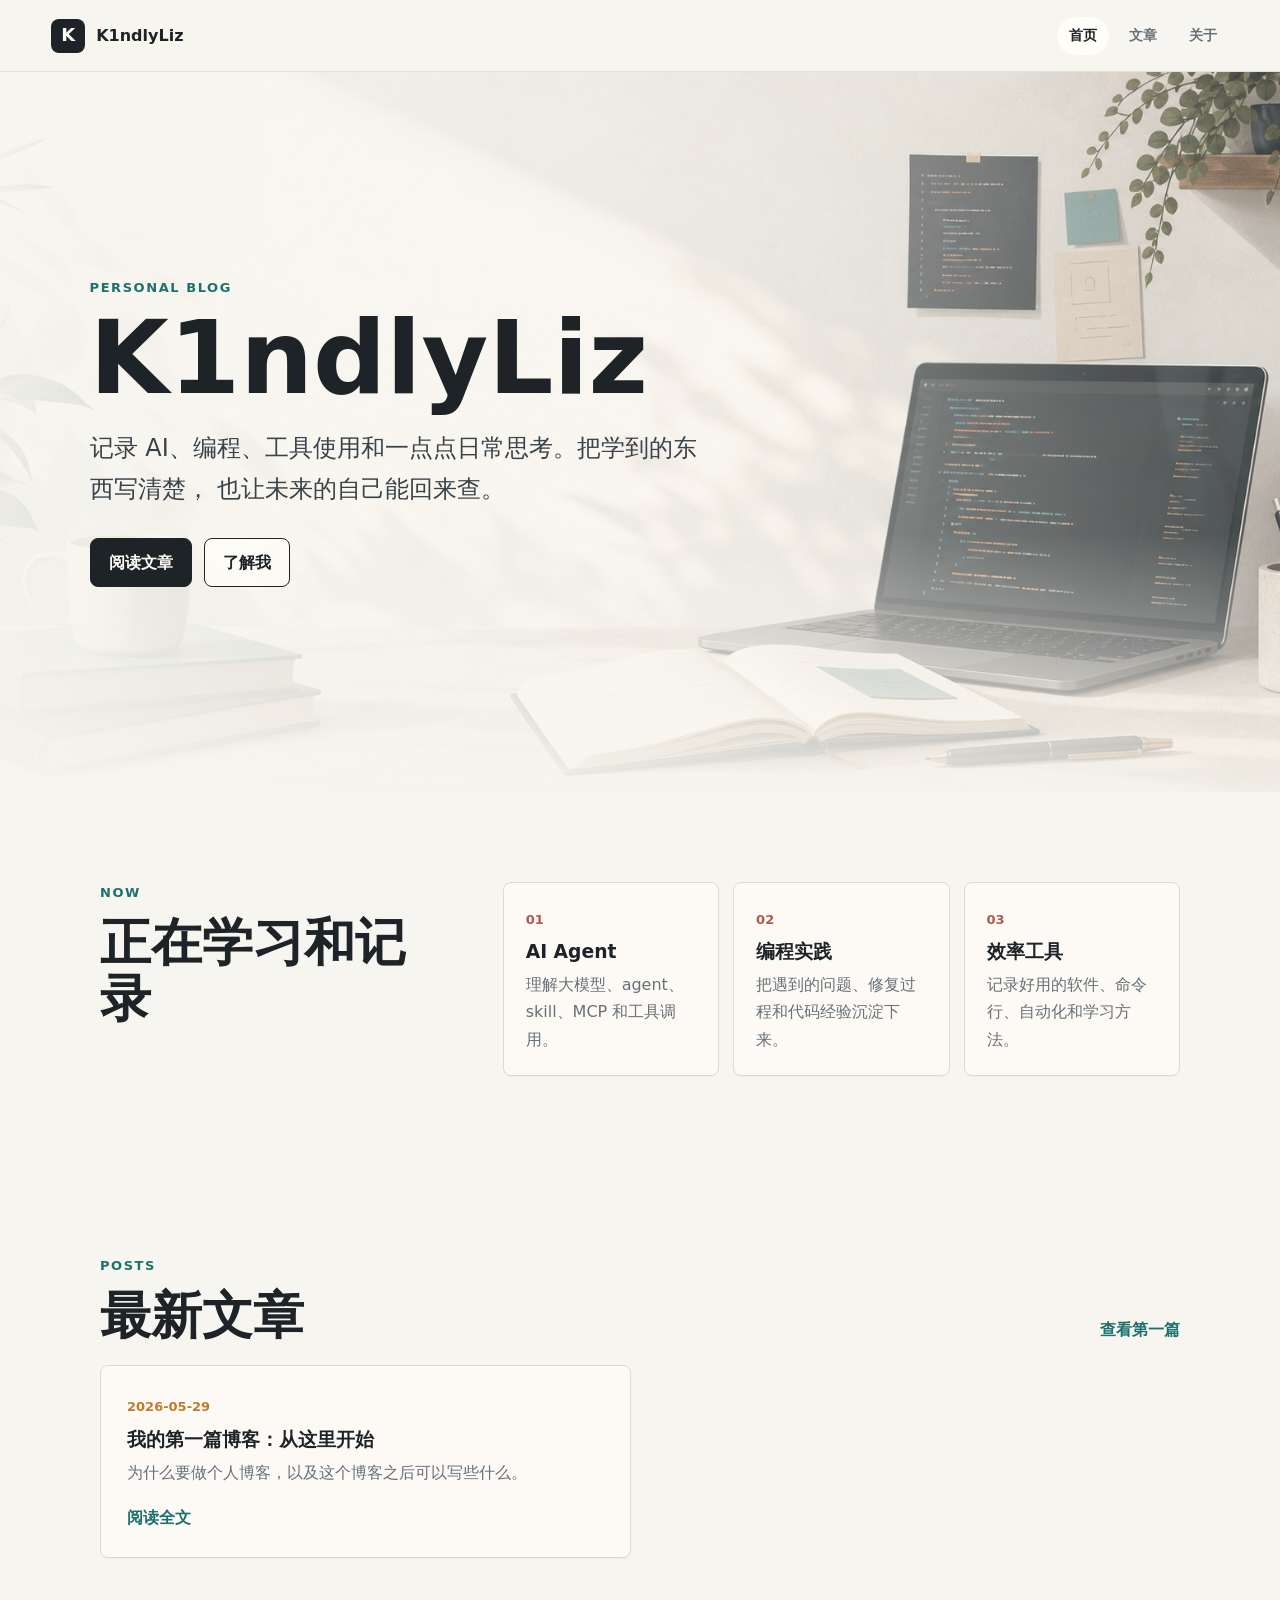
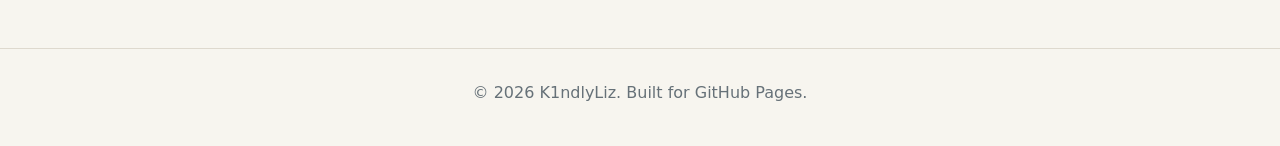
==== index.html @ e95d76cb "Create K1ndlyLiz personal blog" ====
<!doctype html>
<html lang="zh-CN">
  <head>
    <meta charset="utf-8" />
    <meta name="viewport" content="width=device-width, initial-scale=1" />
    <meta
      name="description"
      content="K1ndlyLiz 的个人博客，记录 AI、编程、工具和学习笔记。"
    />
    <title>K1ndlyLiz | 个人博客</title>
    <link rel="stylesheet" href="assets/styles.css" />
  </head>
  <body>
    <header class="site-header">
      <a class="brand" href="index.html" aria-label="K1ndlyLiz 首页">
        <span class="brand-mark">K</span>
        <span>K1ndlyLiz</span>
      </a>
      <nav class="site-nav" aria-label="主导航">
        <a href="index.html" aria-current="page">首页</a>
        <a href="#posts">文章</a>
        <a href="about.html">关于</a>
      </nav>
    </header>

    <main>
      <section class="hero">
        <img src="assets/hero-blog.png" alt="" class="hero-image" />
        <div class="hero-overlay"></div>
        <div class="hero-content">
          <p class="eyebrow">Personal Blog</p>
          <h1>K1ndlyLiz</h1>
          <p class="hero-copy">
            记录 AI、编程、工具使用和一点点日常思考。把学到的东西写清楚，
            也让未来的自己能回来查。
          </p>
          <div class="hero-actions">
            <a class="button primary" href="#posts">阅读文章</a>
            <a class="button secondary" href="about.html">了解我</a>
          </div>
        </div>
      </section>

      <section class="intro section">
        <div>
          <p class="section-kicker">Now</p>
          <h2>正在学习和记录</h2>
        </div>
        <div class="topic-grid" aria-label="博客主题">
          <article>
            <span>01</span>
            <h3>AI Agent</h3>
            <p>理解大模型、agent、skill、MCP 和工具调用。</p>
          </article>
          <article>
            <span>02</span>
            <h3>编程实践</h3>
            <p>把遇到的问题、修复过程和代码经验沉淀下来。</p>
          </article>
          <article>
            <span>03</span>
            <h3>效率工具</h3>
            <p>记录好用的软件、命令行、自动化和学习方法。</p>
          </article>
        </div>
      </section>

      <section class="section" id="posts">
        <div class="section-heading">
          <div>
            <p class="section-kicker">Posts</p>
            <h2>最新文章</h2>
          </div>
          <a class="text-link" href="posts/hello-blog.html">查看第一篇</a>
        </div>

        <div class="post-list">
          <article class="post-card">
            <a href="posts/hello-blog.html">
              <time datetime="2026-05-29">2026-05-29</time>
              <h3>我的第一篇博客：从这里开始</h3>
              <p>
                为什么要做个人博客，以及这个博客之后可以写些什么。
              </p>
              <span>阅读全文</span>
            </a>
          </article>
        </div>
      </section>
    </main>

    <footer class="site-footer">
      <p>© 2026 K1ndlyLiz. Built for GitHub Pages.</p>
    </footer>
  </body>
</html>
---- assets/styles.css ----
:root {
  --bg: #f7f5ef;
  --surface: #fffdf8;
  --ink: #1d2327;
  --muted: #667178;
  --line: #ded9ce;
  --teal: #1d716d;
  --amber: #c07b2f;
  --rose: #ad5a4f;
  --shadow: 0 18px 55px rgba(29, 35, 39, 0.12);
  color-scheme: light;
}

* {
  box-sizing: border-box;
}

html {
  scroll-behavior: smooth;
}

body {
  margin: 0;
  background: var(--bg);
  color: var(--ink);
  font-family:
    Inter, ui-sans-serif, system-ui, -apple-system, BlinkMacSystemFont, "Segoe UI",
    "Microsoft YaHei", sans-serif;
  line-height: 1.7;
}

a {
  color: inherit;
  text-decoration: none;
}

.site-header {
  position: sticky;
  top: 0;
  z-index: 10;
  display: flex;
  align-items: center;
  justify-content: space-between;
  gap: 24px;
  min-height: 72px;
  padding: 14px clamp(18px, 4vw, 56px);
  border-bottom: 1px solid rgba(222, 217, 206, 0.78);
  background: rgba(247, 245, 239, 0.88);
  backdrop-filter: blur(16px);
}

.brand {
  display: inline-flex;
  align-items: center;
  gap: 11px;
  font-weight: 800;
  letter-spacing: 0;
}

.brand-mark {
  display: grid;
  width: 34px;
  height: 34px;
  place-items: center;
  border-radius: 8px;
  background: var(--ink);
  color: var(--surface);
  font-size: 18px;
}

.site-nav {
  display: flex;
  flex-wrap: wrap;
  align-items: center;
  justify-content: flex-end;
  gap: 8px;
}

.site-nav a {
  min-height: 38px;
  padding: 7px 12px;
  border-radius: 999px;
  color: var(--muted);
  font-size: 14px;
  font-weight: 700;
}

.site-nav a:hover,
.site-nav a[aria-current="page"] {
  background: var(--surface);
  color: var(--ink);
}

.hero {
  position: relative;
  min-height: min(720px, calc(100vh - 72px));
  overflow: hidden;
  display: grid;
  align-items: center;
  padding: clamp(52px, 8vw, 104px) clamp(20px, 7vw, 96px);
}

.hero-image,
.hero-overlay {
  position: absolute;
  inset: 0;
}

.hero-image {
  width: 100%;
  height: 100%;
  object-fit: cover;
}

.hero-overlay {
  background:
    linear-gradient(90deg, rgba(247, 245, 239, 0.94), rgba(247, 245, 239, 0.68) 46%, rgba(247, 245, 239, 0.18)),
    linear-gradient(0deg, rgba(247, 245, 239, 0.86), rgba(247, 245, 239, 0) 36%);
}

.hero-content {
  position: relative;
  max-width: 690px;
}

.eyebrow,
.section-kicker {
  margin: 0 0 10px;
  color: var(--teal);
  font-size: 13px;
  font-weight: 900;
  letter-spacing: 0.12em;
  text-transform: uppercase;
}

h1,
h2,
h3,
p {
  margin-top: 0;
}

h1 {
  margin-bottom: 22px;
  font-size: clamp(48px, 8vw, 116px);
  line-height: 0.95;
  letter-spacing: 0;
}

.hero-copy {
  max-width: 620px;
  margin-bottom: 28px;
  color: #394349;
  font-size: clamp(18px, 2.2vw, 24px);
}

.hero-actions {
  display: flex;
  flex-wrap: wrap;
  gap: 12px;
}

.button {
  display: inline-flex;
  align-items: center;
  justify-content: center;
  min-height: 46px;
  padding: 10px 18px;
  border: 1px solid var(--ink);
  border-radius: 8px;
  font-weight: 800;
}

.button.primary {
  background: var(--ink);
  color: var(--surface);
}

.button.secondary {
  background: rgba(255, 253, 248, 0.78);
}

.section {
  max-width: 1120px;
  margin: 0 auto;
  padding: clamp(56px, 7vw, 92px) 20px;
}

.intro {
  display: grid;
  grid-template-columns: minmax(220px, 0.8fr) minmax(0, 1.6fr);
  gap: clamp(28px, 5vw, 72px);
}

.section h2 {
  margin-bottom: 0;
  font-size: clamp(30px, 4vw, 54px);
  line-height: 1.1;
}

.topic-grid {
  display: grid;
  grid-template-columns: repeat(3, minmax(0, 1fr));
  gap: 14px;
}

.topic-grid article,
.post-card a {
  height: 100%;
  border: 1px solid var(--line);
  border-radius: 8px;
  background: rgba(255, 253, 248, 0.74);
  box-shadow: 0 1px 0 rgba(29, 35, 39, 0.03);
}

.topic-grid article {
  padding: 22px;
}

.topic-grid span {
  color: var(--rose);
  font-size: 13px;
  font-weight: 900;
}

.topic-grid h3,
.post-card h3 {
  margin: 8px 0;
  line-height: 1.25;
}

.topic-grid p,
.post-card p {
  margin-bottom: 0;
  color: var(--muted);
}

.section-heading {
  display: flex;
  align-items: flex-end;
  justify-content: space-between;
  gap: 18px;
  margin-bottom: 22px;
}

.text-link {
  color: var(--teal);
  font-weight: 900;
}

.post-list {
  display: grid;
  grid-template-columns: repeat(2, minmax(0, 1fr));
  gap: 18px;
}

.post-card a {
  display: block;
  padding: 26px;
  transition:
    transform 160ms ease,
    box-shadow 160ms ease,
    border-color 160ms ease;
}

.post-card a:hover {
  transform: translateY(-3px);
  border-color: rgba(29, 113, 109, 0.42);
  box-shadow: var(--shadow);
}

.post-card time,
.article-page time {
  color: var(--amber);
  font-size: 13px;
  font-weight: 900;
}

.post-card span {
  display: inline-block;
  margin-top: 18px;
  color: var(--teal);
  font-weight: 900;
}

.page-shell {
  max-width: 860px;
  margin: 0 auto;
  padding: clamp(48px, 7vw, 92px) 20px;
}

.article-page {
  padding: clamp(28px, 5vw, 58px);
  border: 1px solid var(--line);
  border-radius: 8px;
  background: var(--surface);
  box-shadow: 0 12px 42px rgba(29, 35, 39, 0.07);
}

.article-page h1 {
  margin: 10px 0 24px;
  font-size: clamp(34px, 5vw, 58px);
  line-height: 1.08;
}

.article-page h2 {
  margin: 34px 0 10px;
  font-size: clamp(24px, 3vw, 34px);
  line-height: 1.2;
}

.article-page p,
.article-page li {
  color: #465057;
  font-size: 18px;
}

.article-page .lead {
  color: #2f383e;
  font-size: 21px;
}

.article-page ul {
  padding-left: 1.25rem;
}

.back-link {
  display: inline-flex;
  margin-bottom: 20px;
  color: var(--teal);
  font-weight: 900;
}

.site-footer {
  padding: 30px 20px 40px;
  border-top: 1px solid var(--line);
  color: var(--muted);
  text-align: center;
}

.site-footer p {
  margin: 0;
}

@media (max-width: 760px) {
  .site-header {
    align-items: flex-start;
    flex-direction: column;
    gap: 10px;
  }

  .site-nav {
    justify-content: flex-start;
  }

  .hero {
    min-height: 620px;
    align-items: end;
  }

  .hero-overlay {
    background:
      linear-gradient(0deg, rgba(247, 245, 239, 0.96), rgba(247, 245, 239, 0.7) 58%, rgba(247, 245, 239, 0.28)),
      linear-gradient(90deg, rgba(247, 245, 239, 0.9), rgba(247, 245, 239, 0.2));
  }

  .intro,
  .topic-grid,
  .post-list {
    grid-template-columns: 1fr;
  }

  .section-heading {
    align-items: flex-start;
    flex-direction: column;
  }
}

@media (max-width: 420px) {
  .brand {
    max-width: 100%;
  }

  .button {
    width: 100%;
  }

  .article-page {
    padding: 24px 20px;
  }
}
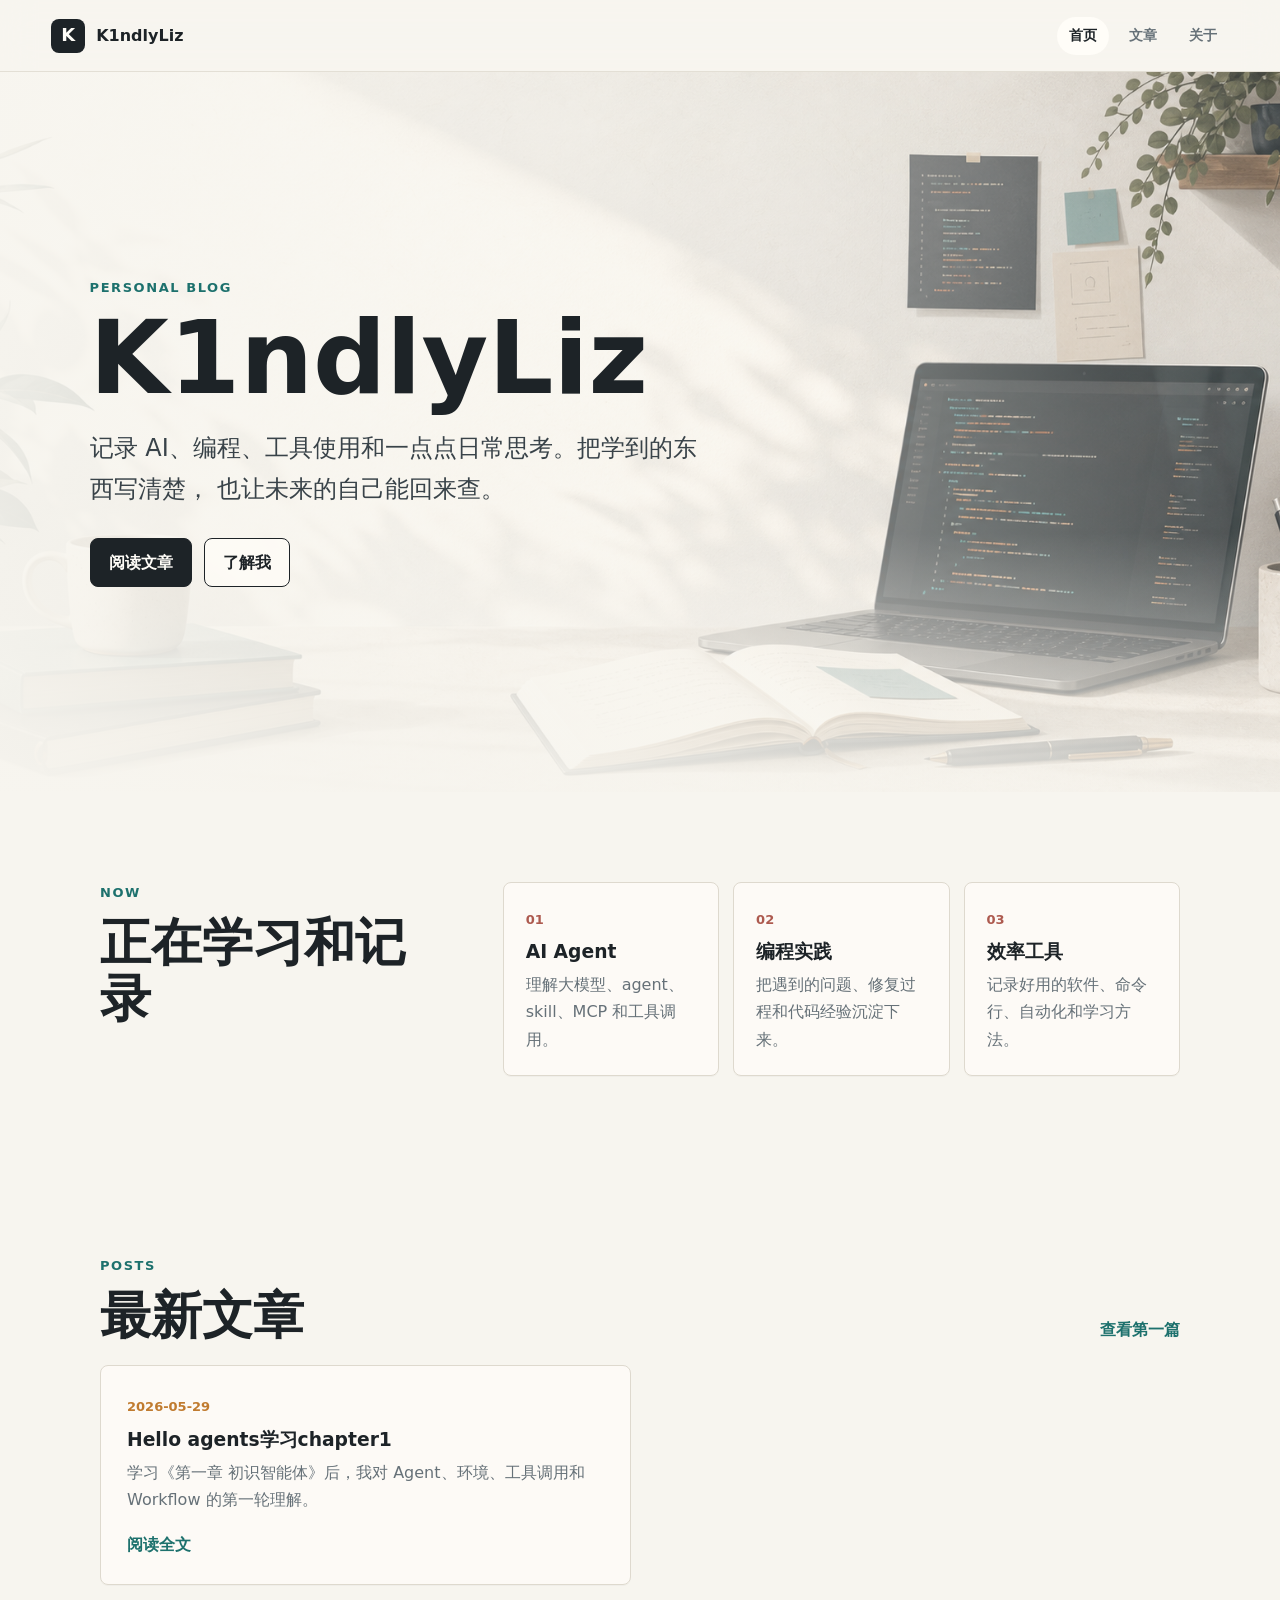
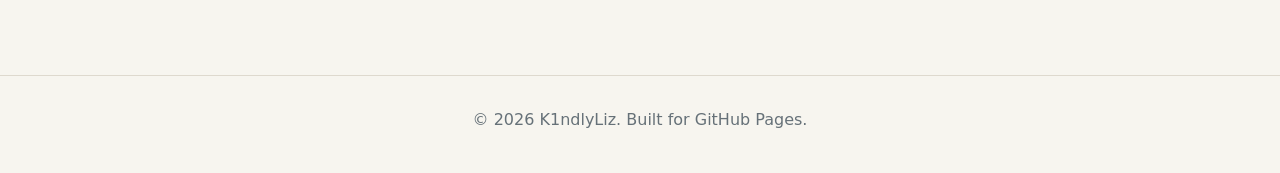
==== commit 85d075a6: "Add Hello Agents chapter 1 learning log" ====
--- a/index.html
+++ b/index.html
@@ -78,9 +78,9 @@
           <article class="post-card">
             <a href="posts/hello-blog.html">
               <time datetime="2026-05-29">2026-05-29</time>
-              <h3>我的第一篇博客：从这里开始</h3>
+              <h3>Hello agents学习chapter1</h3>
               <p>
-                为什么要做个人博客，以及这个博客之后可以写些什么。
+                学习《第一章 初识智能体》后，我对 Agent、环境、工具调用和 Workflow 的第一轮理解。
               </p>
               <span>阅读全文</span>
             </a>
--- a/assets/styles.css
+++ b/assets/styles.css
@@ -324,6 +324,20 @@
   padding-left: 1.25rem;
 }
 
+.article-page a {
+  color: var(--teal);
+  font-weight: 800;
+  text-decoration: underline;
+  text-underline-offset: 4px;
+}
+
+.source-note {
+  margin-top: 34px;
+  padding-top: 22px;
+  border-top: 1px solid var(--line);
+  font-size: 16px;
+}
+
 .back-link {
   display: inline-flex;
   margin-bottom: 20px;
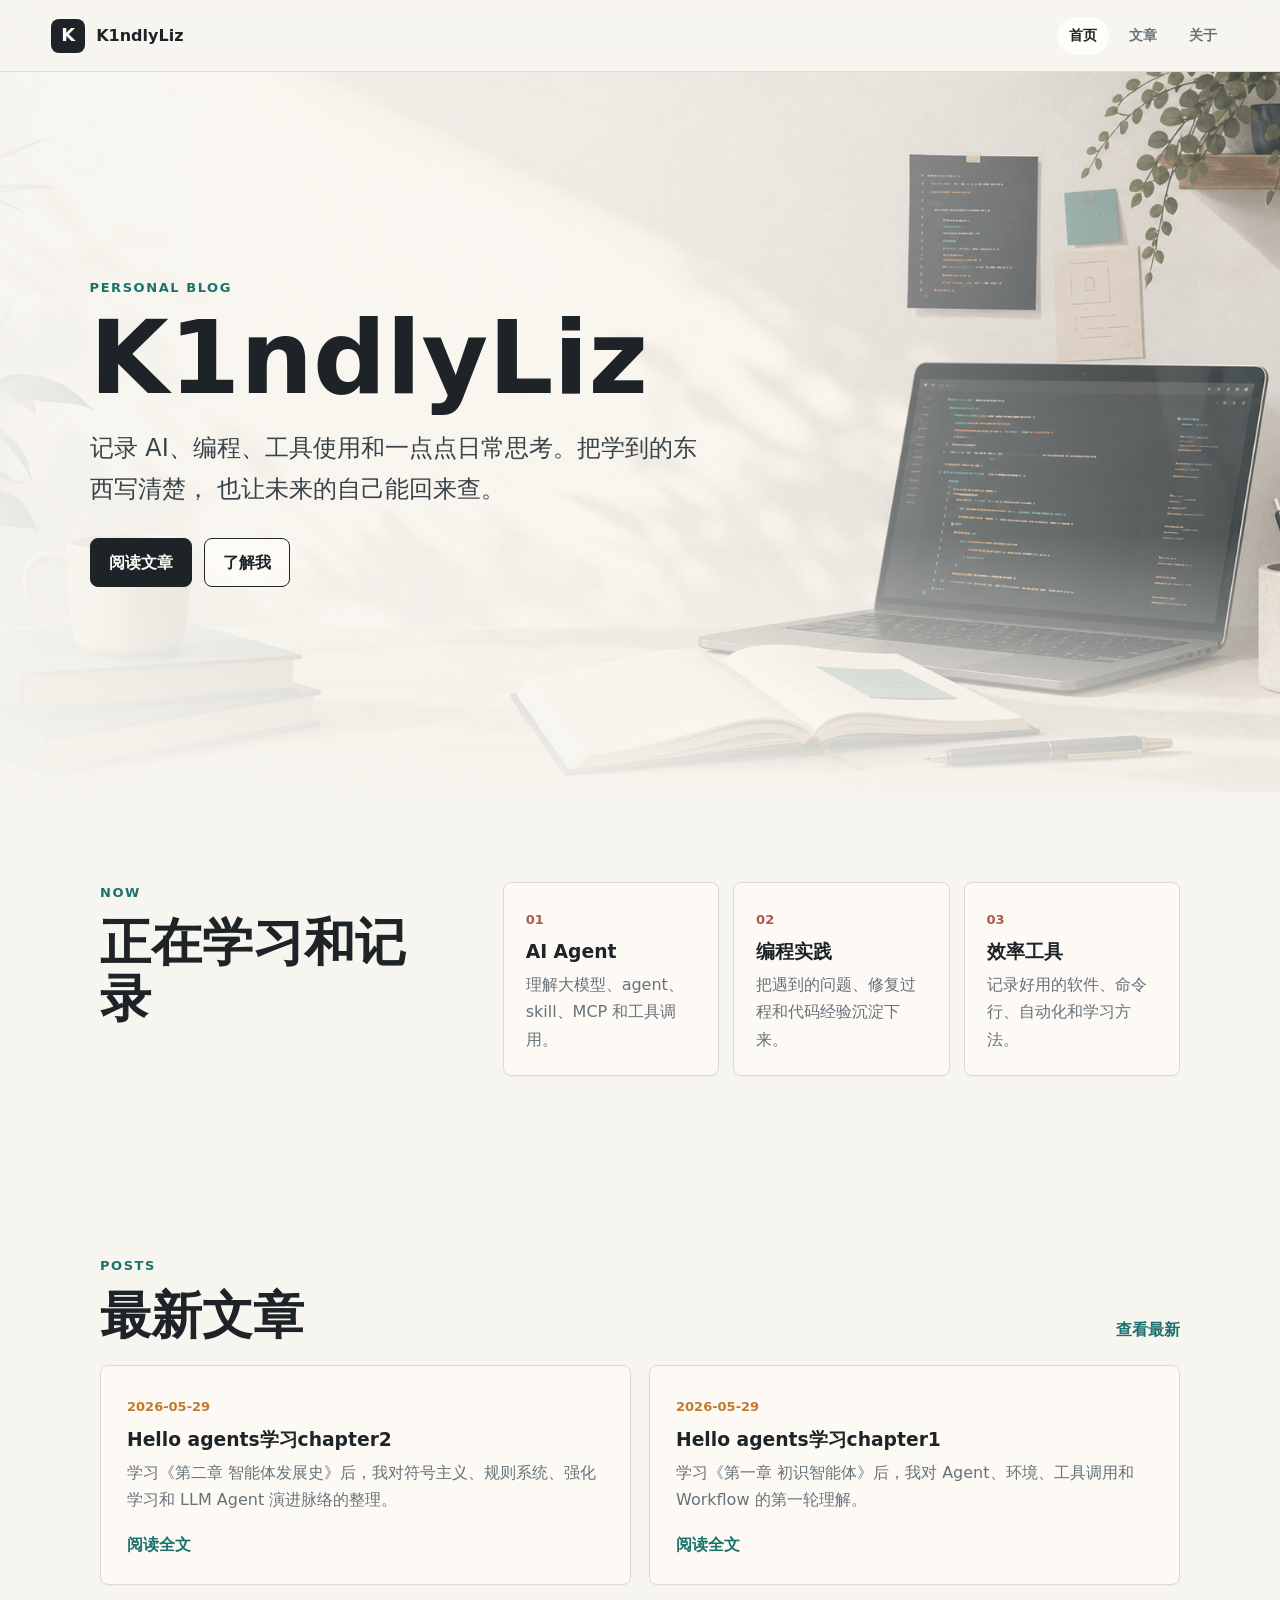
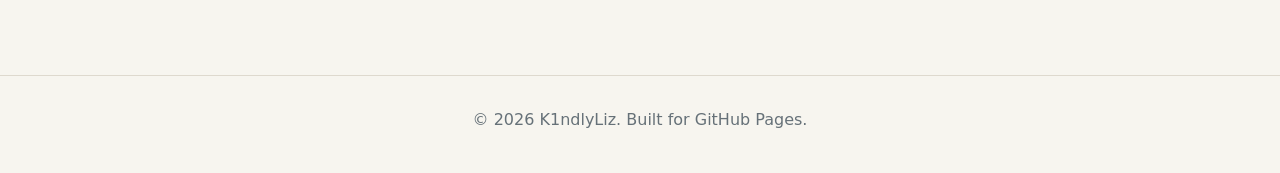
==== commit 79ac6ec7: "Add Hello Agents chapter 2 illustrated learning log" ====
--- a/index.html
+++ b/index.html
@@ -71,10 +71,20 @@
             <p class="section-kicker">Posts</p>
             <h2>最新文章</h2>
           </div>
-          <a class="text-link" href="posts/hello-blog.html">查看第一篇</a>
+          <a class="text-link" href="posts/hello-agents-chapter2.html">查看最新</a>
         </div>
 
         <div class="post-list">
+          <article class="post-card">
+            <a href="posts/hello-agents-chapter2.html">
+              <time datetime="2026-05-29">2026-05-29</time>
+              <h3>Hello agents学习chapter2</h3>
+              <p>
+                学习《第二章 智能体发展史》后，我对符号主义、规则系统、强化学习和 LLM Agent 演进脉络的整理。
+              </p>
+              <span>阅读全文</span>
+            </a>
+          </article>
           <article class="post-card">
             <a href="posts/hello-blog.html">
               <time datetime="2026-05-29">2026-05-29</time>
--- a/assets/styles.css
+++ b/assets/styles.css
@@ -324,6 +324,27 @@
   padding-left: 1.25rem;
 }
 
+.article-figure {
+  margin: 30px 0;
+}
+
+.article-figure img {
+  display: block;
+  width: 100%;
+  height: auto;
+  border: 1px solid var(--line);
+  border-radius: 8px;
+  background: #fbf1dc;
+}
+
+.article-figure figcaption {
+  margin-top: 10px;
+  color: var(--muted);
+  font-size: 15px;
+  line-height: 1.6;
+  text-align: center;
+}
+
 .article-page a {
   color: var(--teal);
   font-weight: 800;
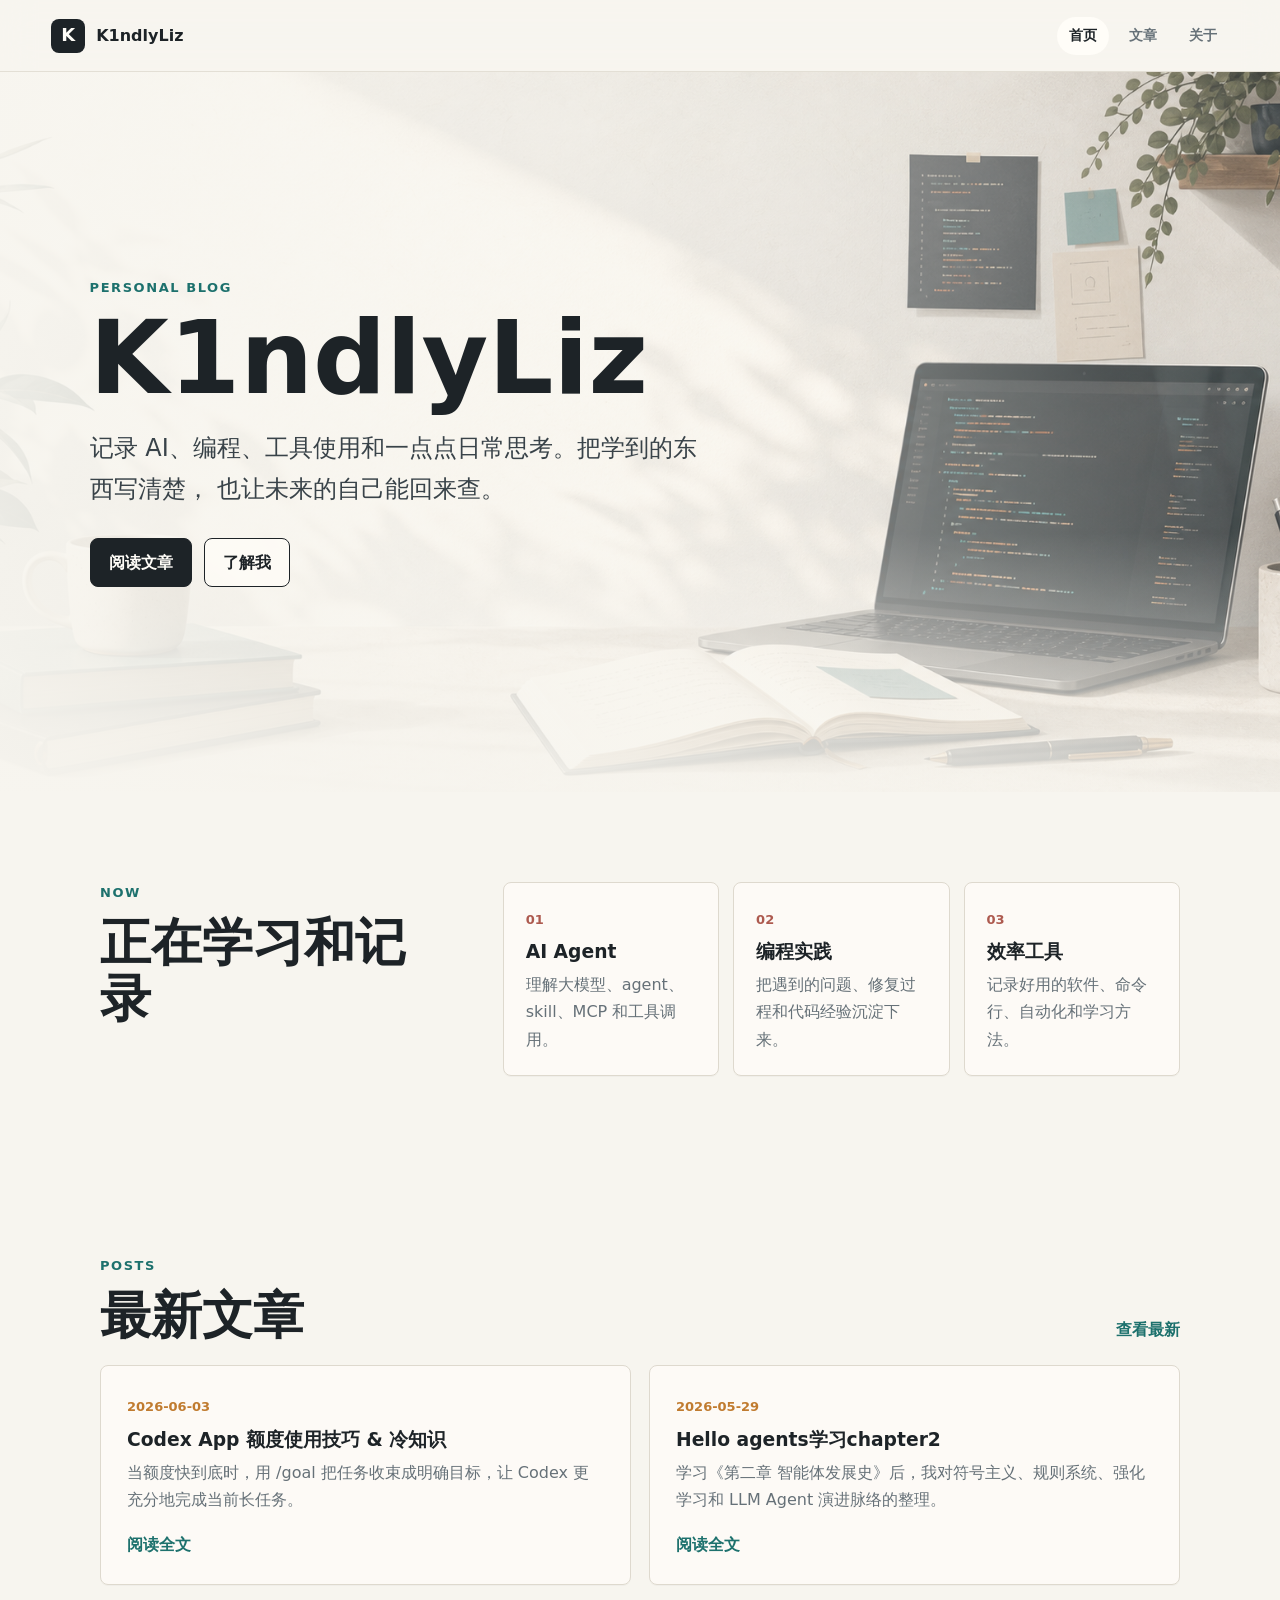
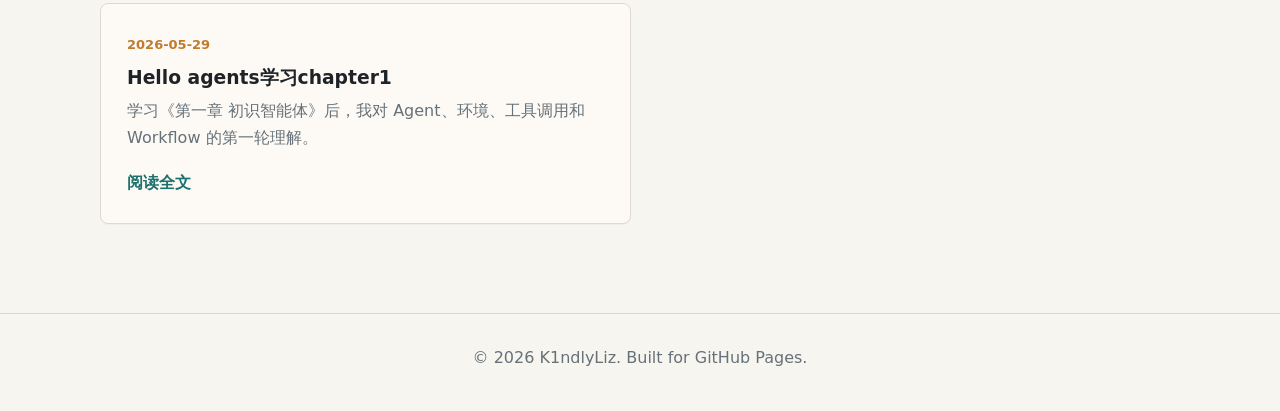
==== commit ea1bc822: "Add Codex app quota tips post" ====
--- a/index.html
+++ b/index.html
@@ -71,10 +71,20 @@
             <p class="section-kicker">Posts</p>
             <h2>最新文章</h2>
           </div>
-          <a class="text-link" href="posts/hello-agents-chapter2.html">查看最新</a>
+          <a class="text-link" href="posts/codex-app-quota-tips.html">查看最新</a>
         </div>
 
         <div class="post-list">
+          <article class="post-card">
+            <a href="posts/codex-app-quota-tips.html">
+              <time datetime="2026-06-03">2026-06-03</time>
+              <h3>Codex App 额度使用技巧 &amp; 冷知识</h3>
+              <p>
+                当额度快到底时，用 /goal 把任务收束成明确目标，让 Codex 更充分地完成当前长任务。
+              </p>
+              <span>阅读全文</span>
+            </a>
+          </article>
           <article class="post-card">
             <a href="posts/hello-agents-chapter2.html">
               <time datetime="2026-05-29">2026-05-29</time>
--- a/assets/styles.css
+++ b/assets/styles.css
@@ -324,6 +324,31 @@
   padding-left: 1.25rem;
 }
 
+.article-page code {
+  padding: 0.1em 0.35em;
+  border: 1px solid rgba(29, 113, 109, 0.18);
+  border-radius: 6px;
+  background: rgba(29, 113, 109, 0.08);
+  color: #175c59;
+  font-size: 0.92em;
+  font-weight: 800;
+}
+
+.article-callout {
+  display: grid;
+  gap: 8px;
+  margin: 28px 0;
+  padding: 18px 20px;
+  border-left: 4px solid var(--teal);
+  border-radius: 8px;
+  background: #eef5f1;
+  color: #2f4a48;
+}
+
+.article-callout strong {
+  color: var(--ink);
+}
+
 .article-figure {
   margin: 30px 0;
 }
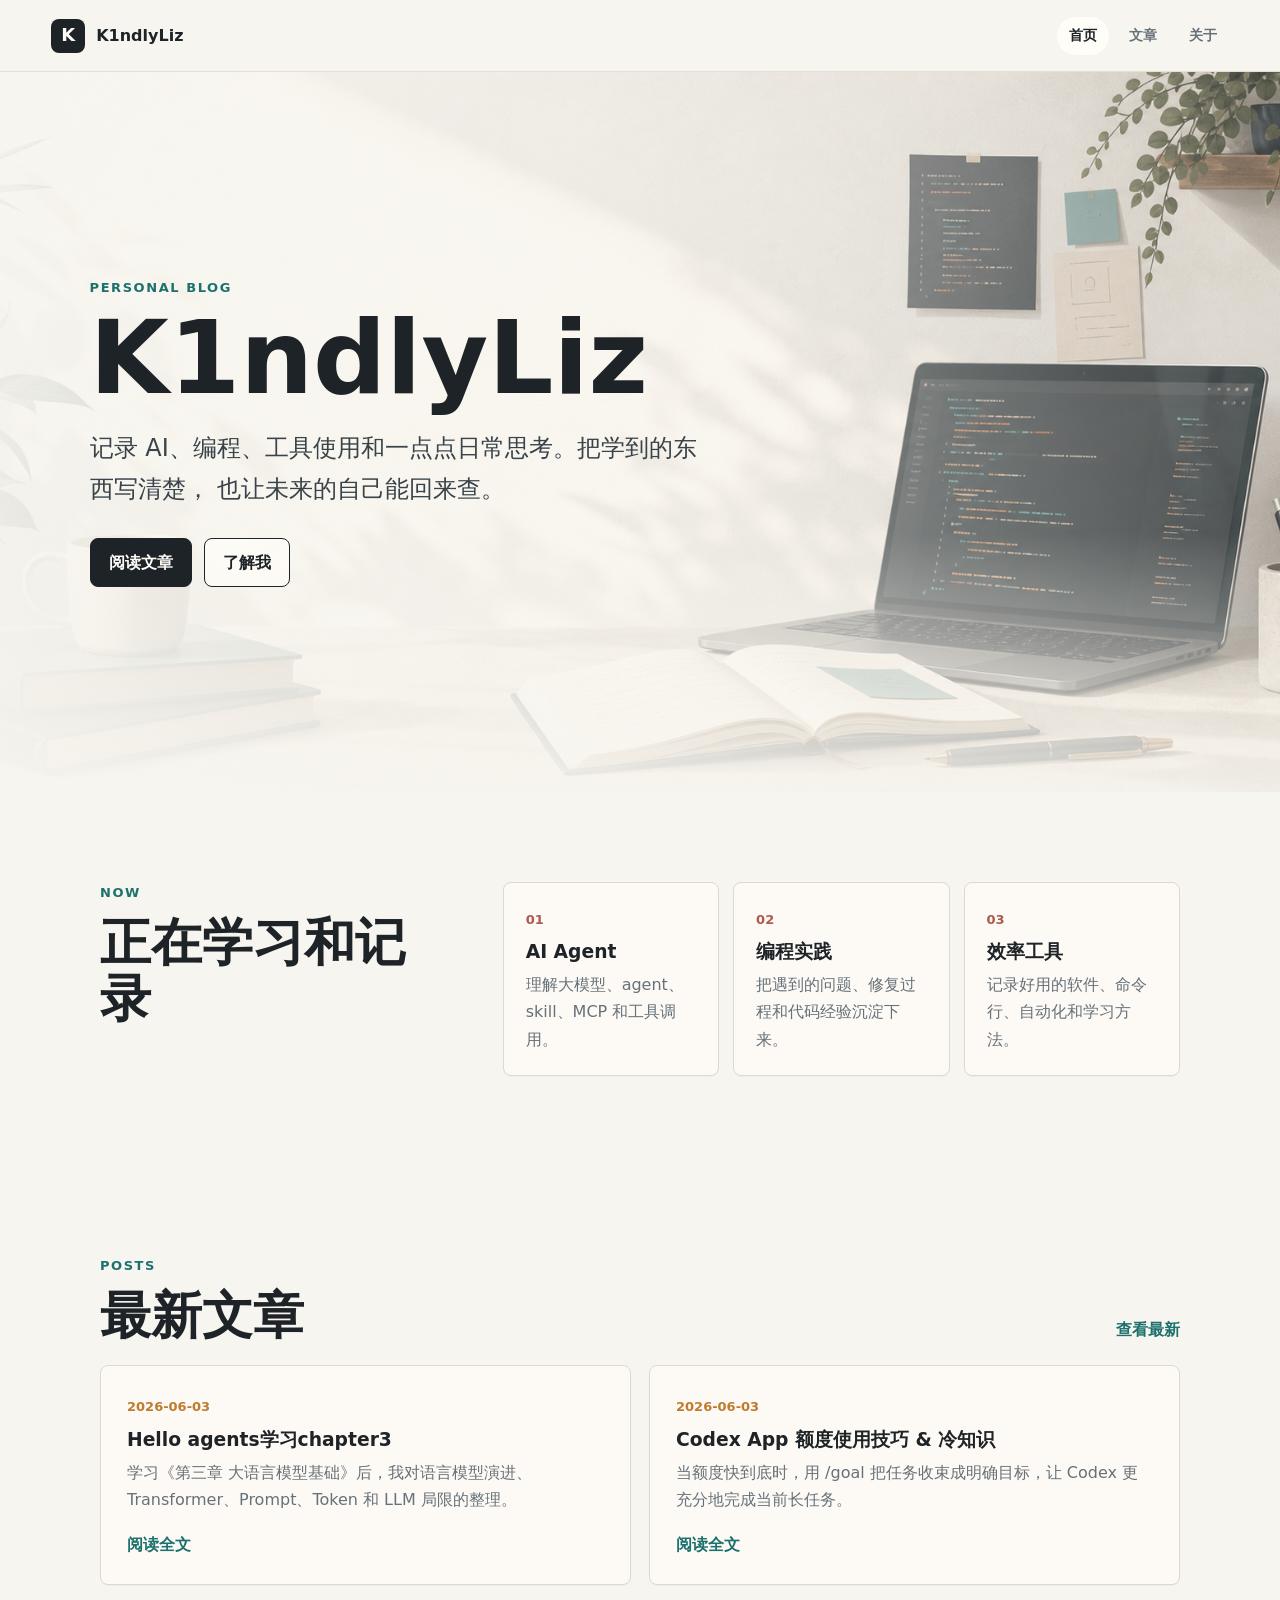
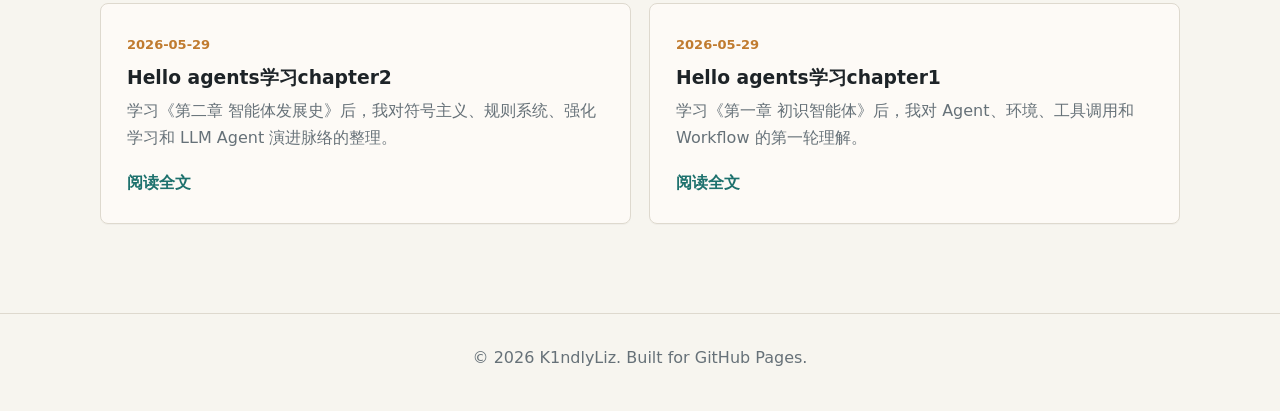
==== commit 9904ff17: "Add Hello Agents chapter 3 illustrated learning log" ====
--- a/index.html
+++ b/index.html
@@ -71,10 +71,20 @@
             <p class="section-kicker">Posts</p>
             <h2>最新文章</h2>
           </div>
-          <a class="text-link" href="posts/codex-app-quota-tips.html">查看最新</a>
+          <a class="text-link" href="posts/hello-agents-chapter3.html">查看最新</a>
         </div>
 
         <div class="post-list">
+          <article class="post-card">
+            <a href="posts/hello-agents-chapter3.html">
+              <time datetime="2026-06-03">2026-06-03</time>
+              <h3>Hello agents学习chapter3</h3>
+              <p>
+                学习《第三章 大语言模型基础》后，我对语言模型演进、Transformer、Prompt、Token 和 LLM 局限的整理。
+              </p>
+              <span>阅读全文</span>
+            </a>
+          </article>
           <article class="post-card">
             <a href="posts/codex-app-quota-tips.html">
               <time datetime="2026-06-03">2026-06-03</time>
--- a/assets/styles.css
+++ b/assets/styles.css
@@ -334,21 +334,6 @@
   font-weight: 800;
 }
 
-.article-callout {
-  display: grid;
-  gap: 8px;
-  margin: 28px 0;
-  padding: 18px 20px;
-  border-left: 4px solid var(--teal);
-  border-radius: 8px;
-  background: #eef5f1;
-  color: #2f4a48;
-}
-
-.article-callout strong {
-  color: var(--ink);
-}
-
 .article-figure {
   margin: 30px 0;
 }
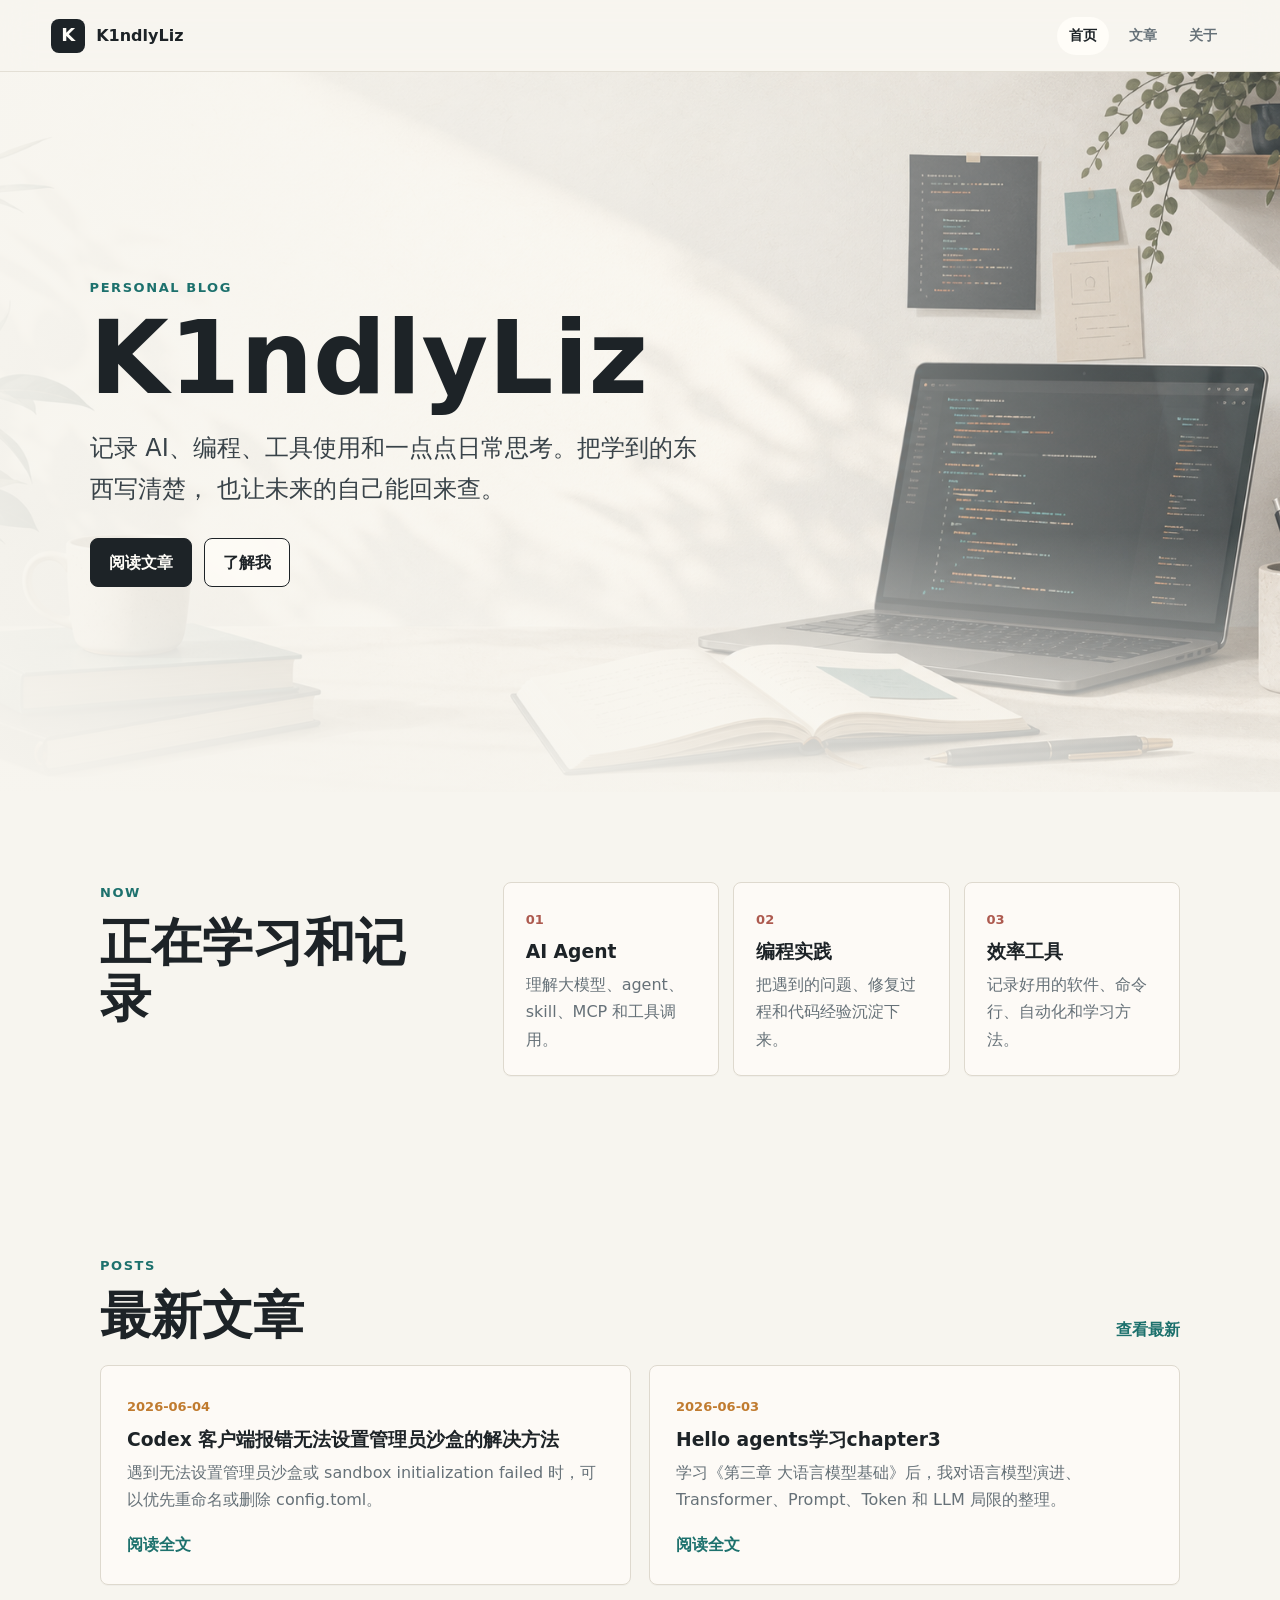
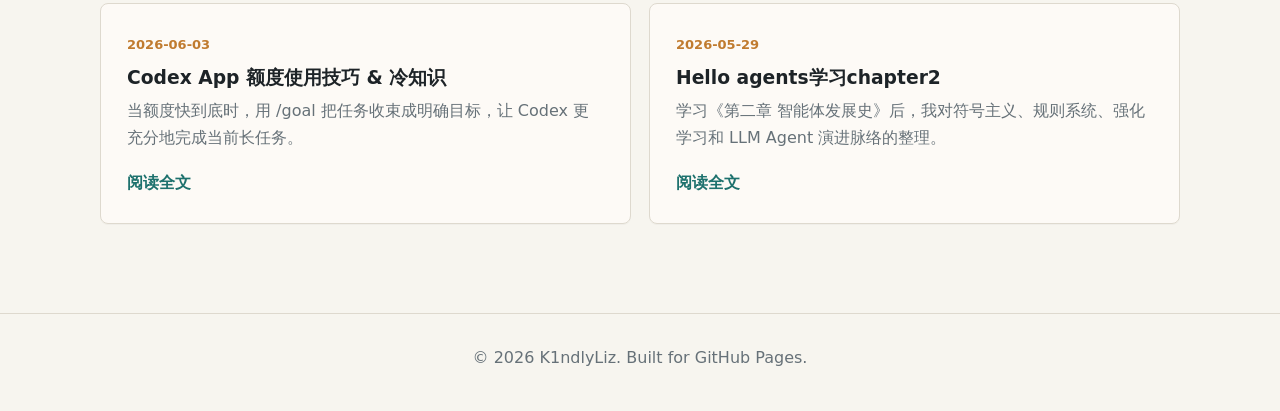
==== commit a37434d0: "Add Codex sandbox troubleshooting post" ====
--- a/index.html
+++ b/index.html
@@ -71,10 +71,20 @@
             <p class="section-kicker">Posts</p>
             <h2>最新文章</h2>
           </div>
-          <a class="text-link" href="posts/hello-agents-chapter3.html">查看最新</a>
+          <a class="text-link" href="posts/codex-admin-sandbox-fix.html">查看最新</a>
         </div>
 
         <div class="post-list">
+          <article class="post-card">
+            <a href="posts/codex-admin-sandbox-fix.html">
+              <time datetime="2026-06-04">2026-06-04</time>
+              <h3>Codex 客户端报错无法设置管理员沙盒的解决方法</h3>
+              <p>
+                遇到无法设置管理员沙盒或 sandbox initialization failed 时，可以优先重命名或删除 config.toml。
+              </p>
+              <span>阅读全文</span>
+            </a>
+          </article>
           <article class="post-card">
             <a href="posts/hello-agents-chapter3.html">
               <time datetime="2026-06-03">2026-06-03</time>
@@ -105,16 +115,6 @@
               <span>阅读全文</span>
             </a>
           </article>
-          <article class="post-card">
-            <a href="posts/hello-blog.html">
-              <time datetime="2026-05-29">2026-05-29</time>
-              <h3>Hello agents学习chapter1</h3>
-              <p>
-                学习《第一章 初识智能体》后，我对 Agent、环境、工具调用和 Workflow 的第一轮理解。
-              </p>
-              <span>阅读全文</span>
-            </a>
-          </article>
         </div>
       </section>
     </main>
--- a/assets/styles.css
+++ b/assets/styles.css
@@ -324,6 +324,50 @@
   padding-left: 1.25rem;
 }
 
+.article-page ol {
+  padding-left: 1.25rem;
+}
+
+.article-page table {
+  width: 100%;
+  margin: 28px 0;
+  border-collapse: collapse;
+  overflow: hidden;
+  border: 1px solid var(--line);
+  border-radius: 8px;
+}
+
+.article-page th,
+.article-page td {
+  padding: 12px 14px;
+  border: 1px solid var(--line);
+  text-align: left;
+  vertical-align: top;
+}
+
+.article-page th {
+  background: rgba(29, 113, 109, 0.09);
+  color: #175c59;
+  font-weight: 900;
+}
+
+.article-page pre {
+  overflow-x: auto;
+  margin: 18px 0;
+  padding: 14px 16px;
+  border: 1px solid rgba(29, 113, 109, 0.18);
+  border-radius: 8px;
+  background: rgba(29, 113, 109, 0.08);
+}
+
+.article-page pre code {
+  padding: 0;
+  border: 0;
+  background: transparent;
+  font-weight: 700;
+  white-space: pre;
+}
+
 .article-page code {
   padding: 0.1em 0.35em;
   border: 1px solid rgba(29, 113, 109, 0.18);
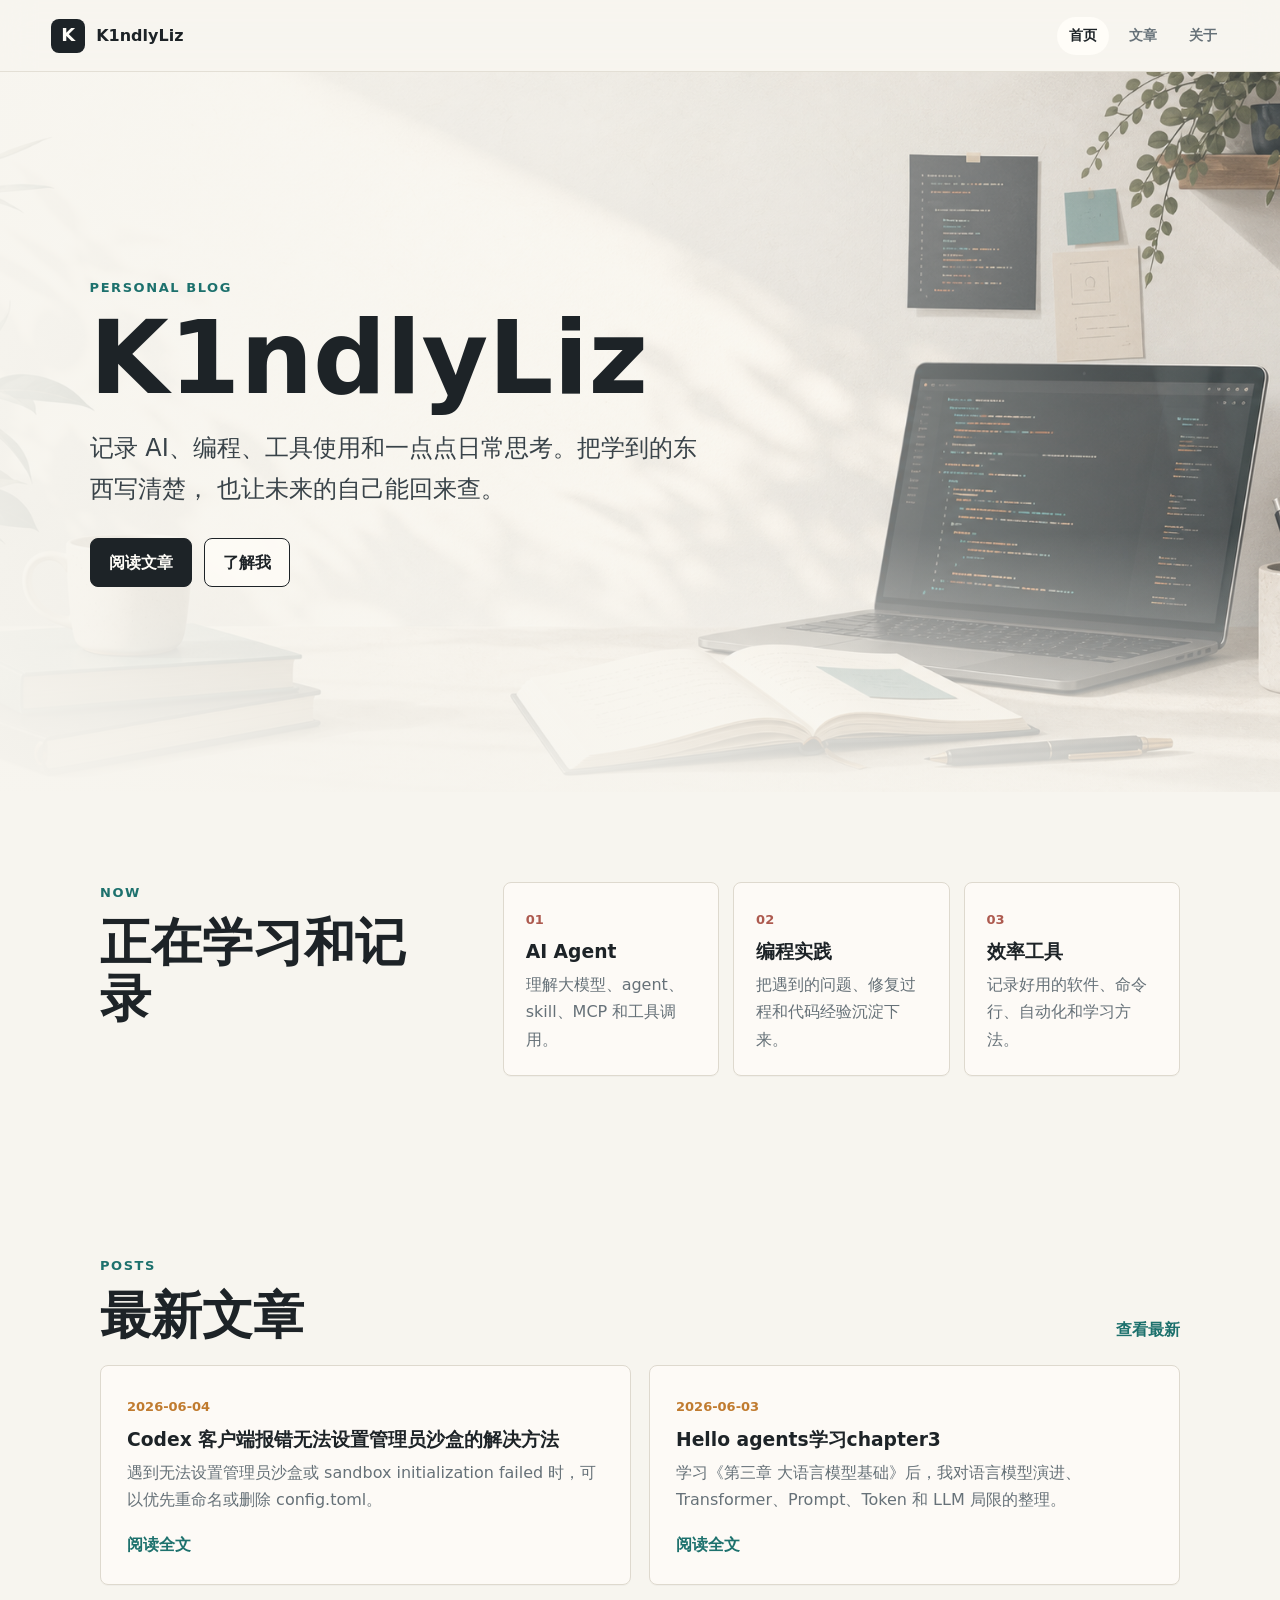
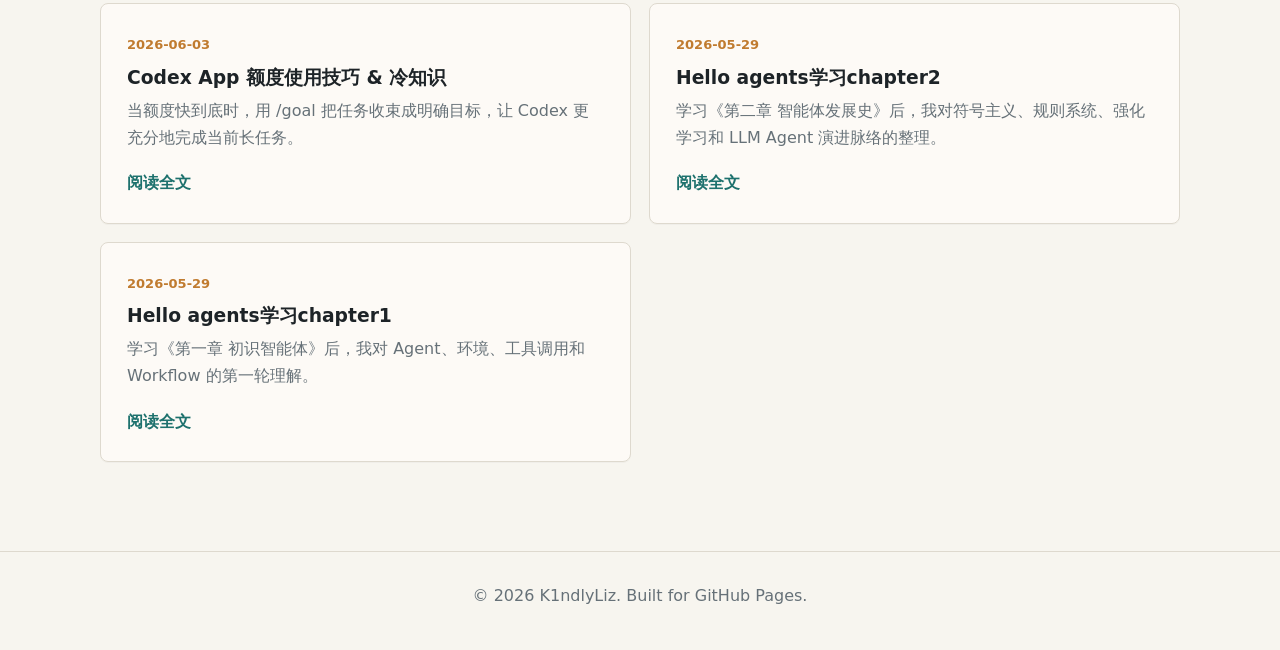
==== commit 9b9168f2: "Restore first blog post on homepage" ====
--- a/index.html
+++ b/index.html
@@ -115,6 +115,16 @@
               <span>阅读全文</span>
             </a>
           </article>
+          <article class="post-card">
+            <a href="posts/hello-blog.html">
+              <time datetime="2026-05-29">2026-05-29</time>
+              <h3>Hello agents学习chapter1</h3>
+              <p>
+                学习《第一章 初识智能体》后，我对 Agent、环境、工具调用和 Workflow 的第一轮理解。
+              </p>
+              <span>阅读全文</span>
+            </a>
+          </article>
         </div>
       </section>
     </main>
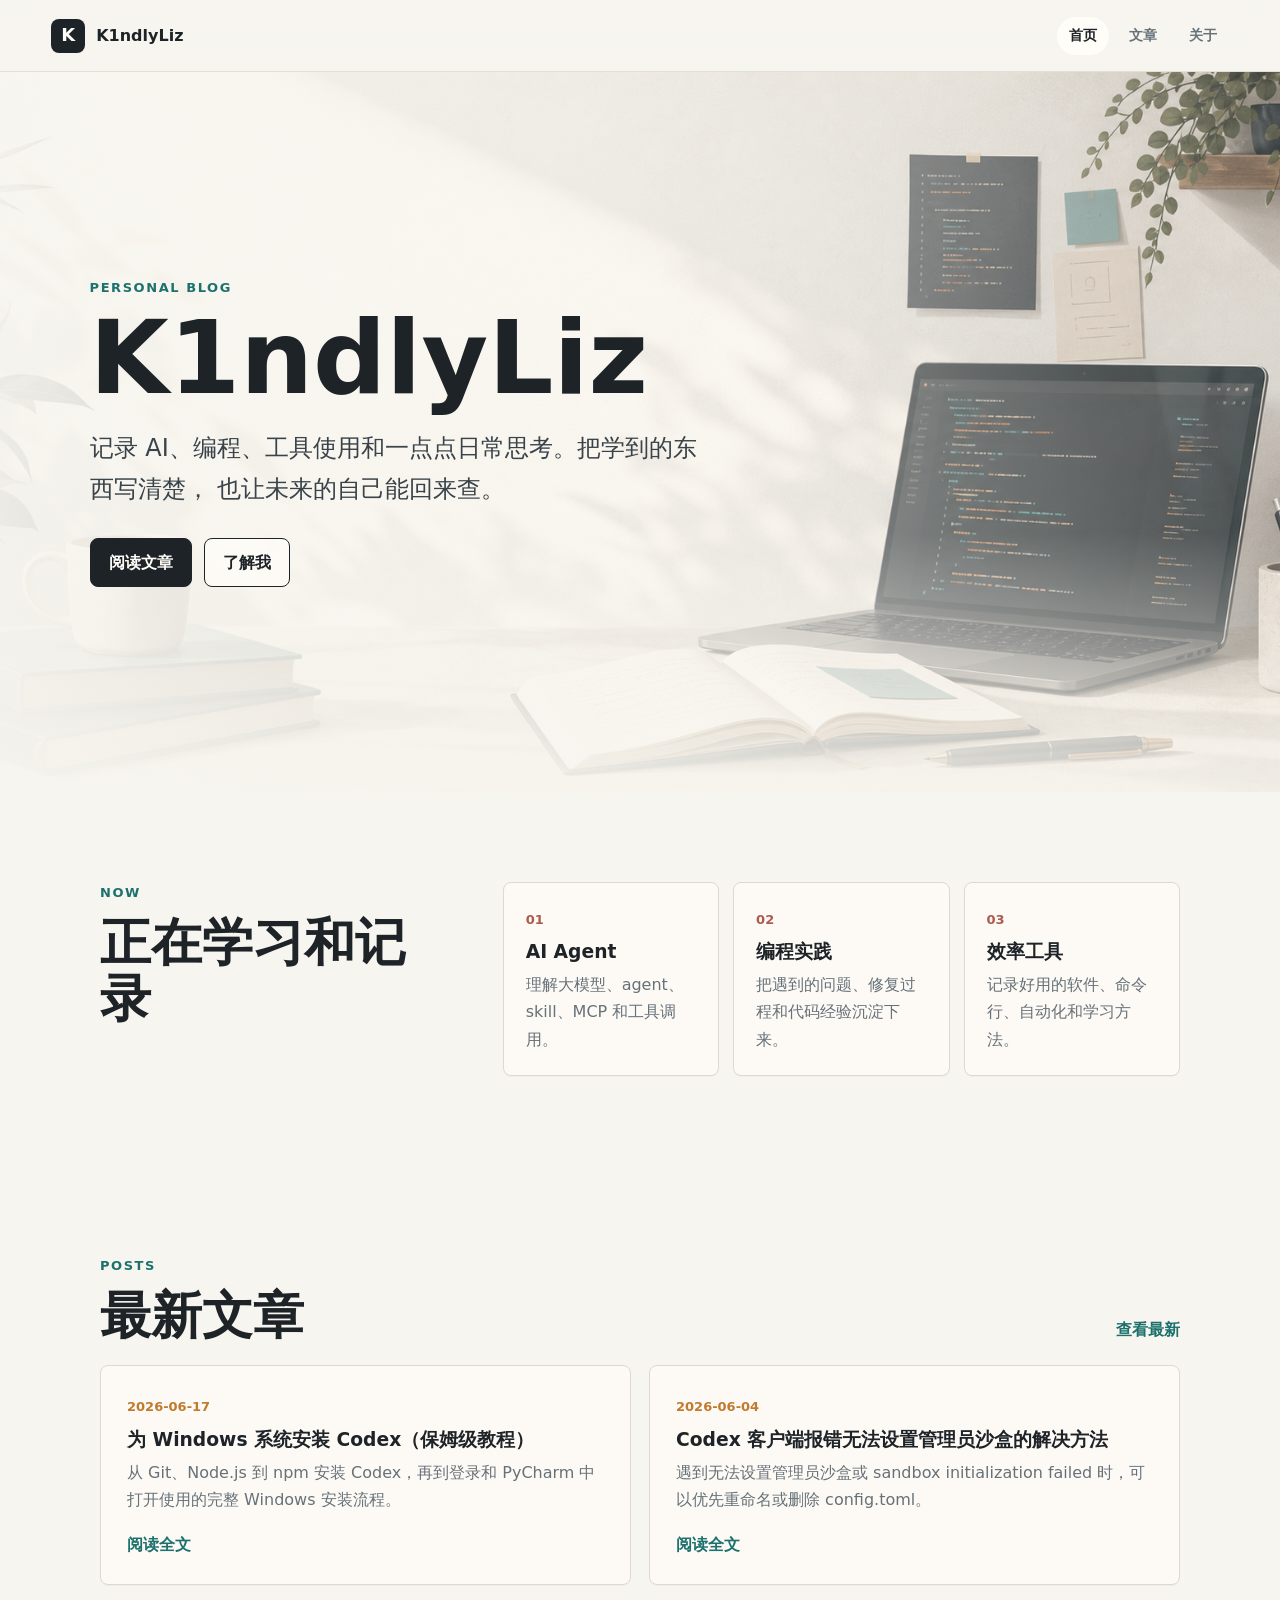
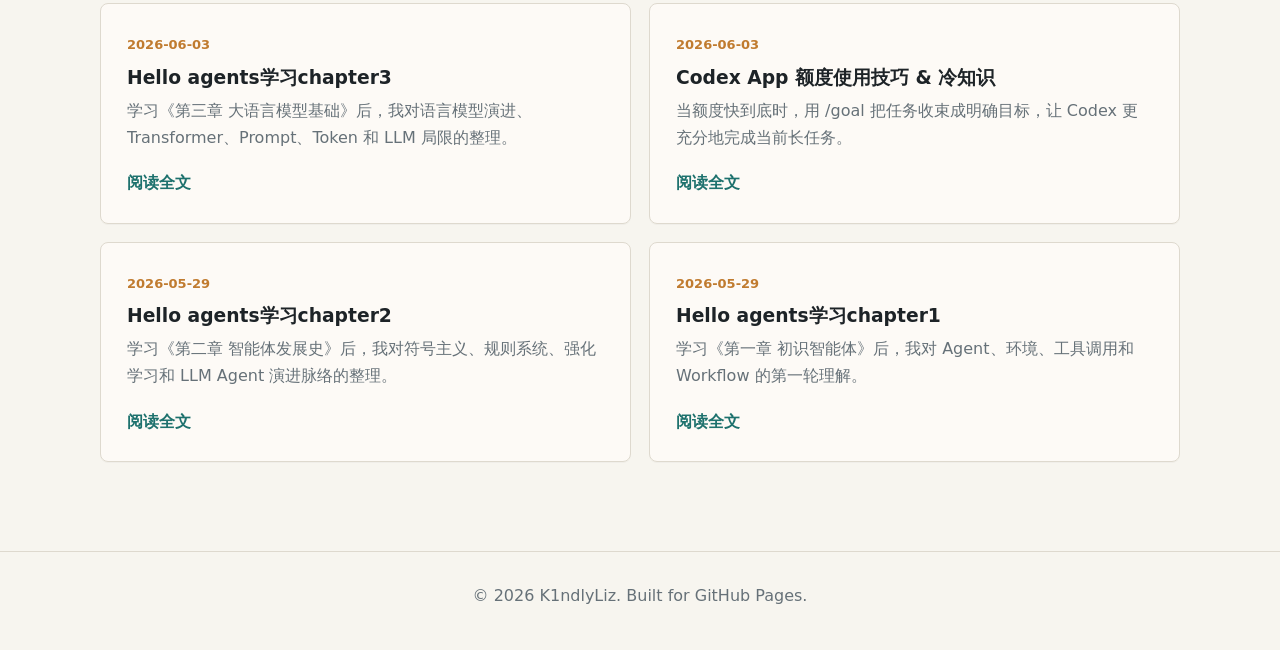
==== commit 224eaafe: "Add Windows Codex installation post" ====
--- a/index.html
+++ b/index.html
@@ -71,10 +71,20 @@
             <p class="section-kicker">Posts</p>
             <h2>最新文章</h2>
           </div>
-          <a class="text-link" href="posts/codex-admin-sandbox-fix.html">查看最新</a>
+          <a class="text-link" href="posts/codex-windows-install.html">查看最新</a>
         </div>
 
         <div class="post-list">
+          <article class="post-card">
+            <a href="posts/codex-windows-install.html">
+              <time datetime="2026-06-17">2026-06-17</time>
+              <h3>为 Windows 系统安装 Codex（保姆级教程）</h3>
+              <p>
+                从 Git、Node.js 到 npm 安装 Codex，再到登录和 PyCharm 中打开使用的完整 Windows 安装流程。
+              </p>
+              <span>阅读全文</span>
+            </a>
+          </article>
           <article class="post-card">
             <a href="posts/codex-admin-sandbox-fix.html">
               <time datetime="2026-06-04">2026-06-04</time>
--- a/assets/styles.css
+++ b/assets/styles.css
@@ -309,6 +309,12 @@
   line-height: 1.2;
 }
 
+.article-page h3 {
+  margin: 26px 0 8px;
+  font-size: 22px;
+  line-height: 1.25;
+}
+
 .article-page p,
 .article-page li {
   color: #465057;
